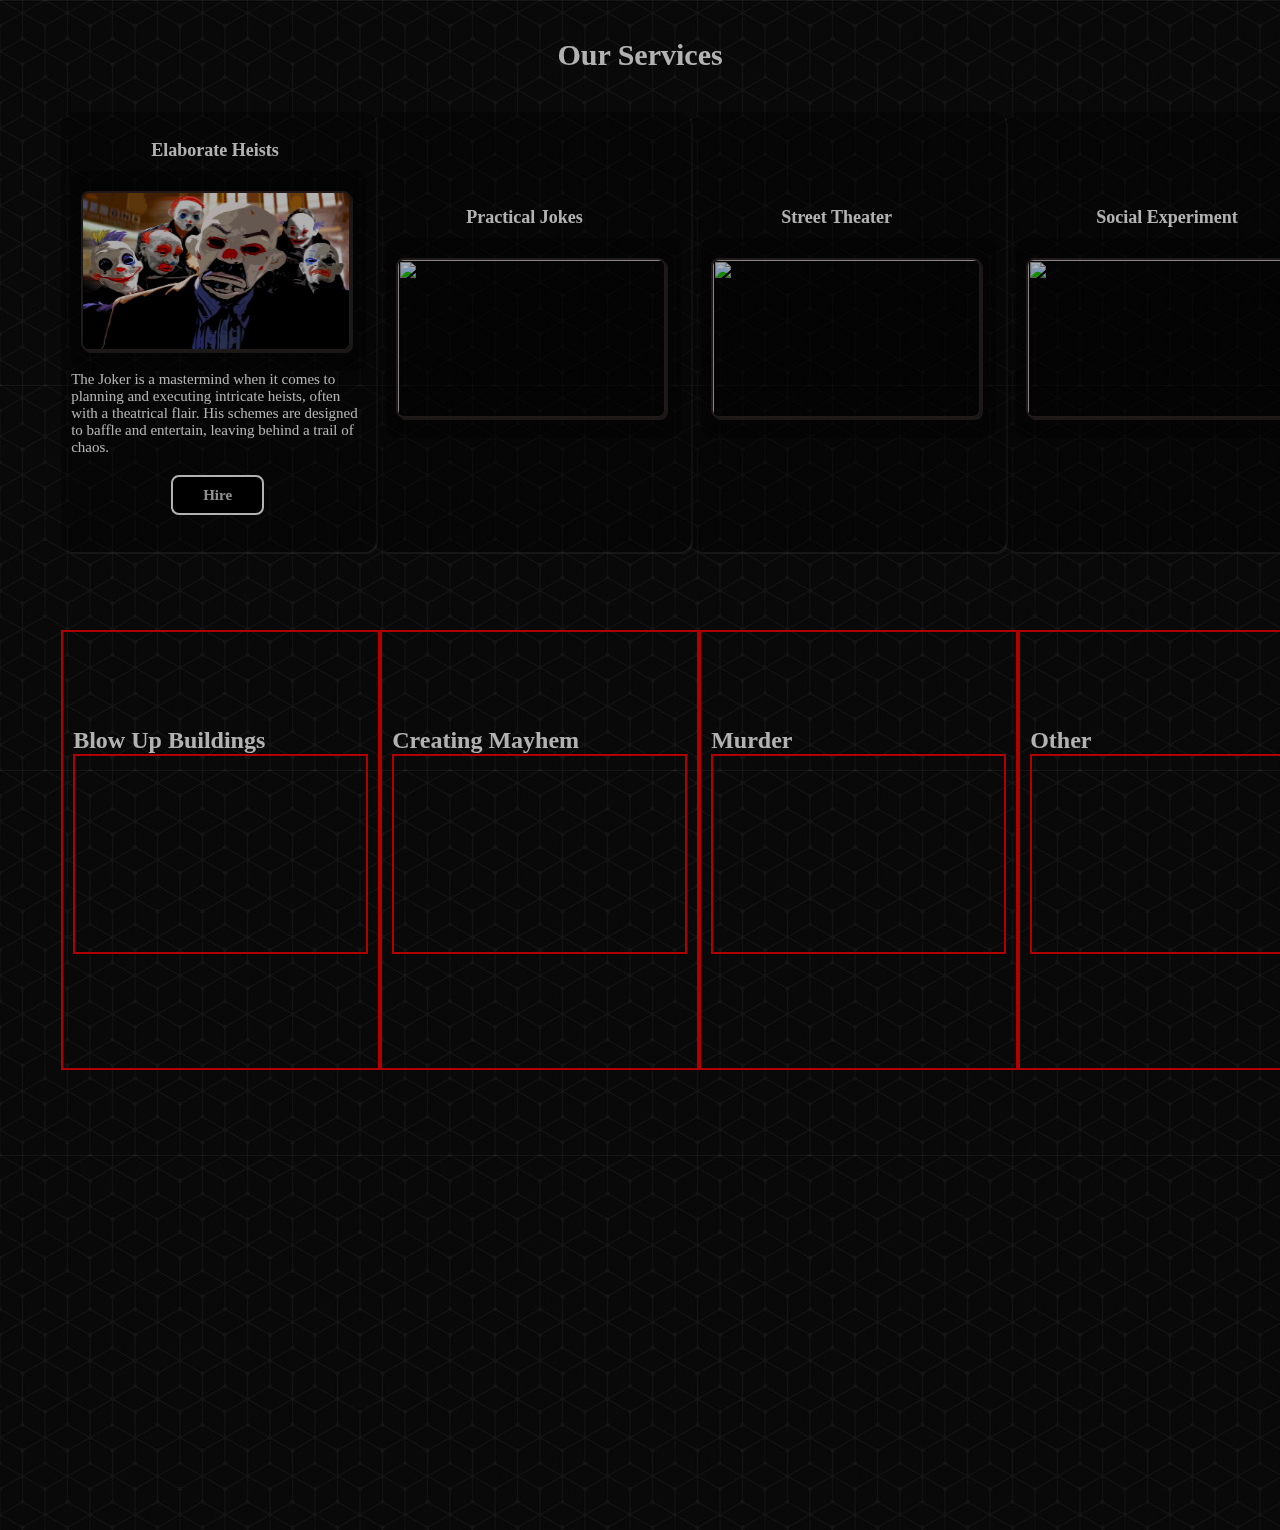
==== services.html @ 2e115092 "Adding all files" ====
<!DOCTYPE html>
<html lang="en">
<head>
    <meta charset="UTF-8">
    <meta name="viewport" content="width=device-width, initial-scale=1.0">
    <title>Services</title>
    <link rel="stylesheet" href="Services.css">
</head>
<body>
    <div class="container">
        <div class="heading">
            <h2>Our Services</h2>
        </div>

        <div class="cards1-4">
            <div class="cards1">
                <h2>Elaborate Heists</h2>
                <div class="img">
                    <img src="images/Heist.jpg" alt="">
                </div>
                <p class="writingp">The Joker is a mastermind when it comes to planning and executing intricate heists, often with a theatrical flair. His schemes are designed to baffle and entertain, leaving behind a trail of chaos.</p>
                <a href="Hire.html">Hire</a>
                
            </div>

            <div class="cards2">
                <h2>Practical Jokes</h2>
                <div class="img">
                    <img src="" alt="">
                </div>
            </div>

            <div class="cards3">
                <h2>Street Theater</h2>
                <div class="img">
                    <img src="" alt="">
                </div>
            </div>

            <div class="cards4">
                <h2>Social Experiment</h2>
                <div class="img">
                    <img src="" alt="">
                </div>
            </div>
        </div>
        <br>

        <div class="cards5-8">
            <div class="cards5">
                <h2>Blow Up Buildings</h2>
                <div class="img">

                </div>
            </div>

            <div class="cards6">
                <h2>Creating Mayhem</h2>
                <div class="img">

                </div>
            </div>

            <div class="cards7">
                <h2>Murder</h2>
                <div class="img">

                </div>
            </div>

            <div class="cards8">
                <h2>Other</h2>
                <div class="img">

                </div>
            </div>
        </div>
    </div>
</body>
</html>
---- Services.css ----
@import url(Gothic-Joker.ttf);


@import url(GothicJoker-gxxGP.ttf);

*{
    padding: 0;
    margin: 0;
    box-sizing: border-box;
}

.body{
    background-color: black;
}

.container{
    /* position: relative */
    width: 100%;
    height:170vh ;
    background-image: url(images/106931041-seamless-geometric-pattern-with-cubes-black-geometric-background-vector-illustration-eps10.jpg);
    filter:grayscale(100%);
    filter: brightness(70%);
    filter:blur(100%);
    background-size: normal;
    background-repeat: repeat;
    z-index: 1;
    padding-left: 4%;
    padding-right: 4%;
    padding-top: 3%;
    color: white;
}

.heading{
    display: flex;
    justify-content: center;
    color: white;
    font-size: 20px;
    @font-face {
        font-family: Gothic-Joker;
        src: url();
    }
    margin-bottom: 20px;
}


.cards1-4 div.cards1,.cards2,.cards3,.cards4{
    box-shadow: 2px 2px rgba(81, 81, 81, 0.295);
}

.cards1-4{
    display: flex;
    justify-content: space-between;
    padding: 20px 10px 40px 10px;
    
}
.cards1-4 div{
    display: block;
    justify-content: space-between;
    padding: 20px 10px 40px 10px;

    width: 320px;
    height: 440px;
    align-content: center;
    border-radius: 12px;
    background-color: rgba(0, 0, 0, 0.349);
}


.cards1-4 h2{
    padding-bottom: 10px;
    padding-left: 80px;
    font-size: 18px;
}

.cards1-4 .img{
    height: 200px;
    width: 295px;
}

.cards1-4 .img img{
    height: 160px;
    width: 270px;
    filter: saturate(200%);
    border: 2px solid rgb(42, 37, 37);
    box-shadow: 2px 2px rgba(57, 53, 53, 0.615);
    border-radius: 8px;
}

.cards1-4 p{
    font-size: 15px;
    margin-bottom: 30px;
    
}

.cards1-4 a{
    font-size: 16px;
    text-decoration: none ;
    padding: 10px 30px;
    margin-left: 100px;
    border-radius: 8px;
    background-color: rgb(0, 0, 0);
    border: 2px solid rgb(255, 255, 255);
    color: rgb(207, 207, 207);
    font-weight: bolder;
    font-size: 15px;

}



.cards5-8{
    display: flex;
    justify-content: space-between;
    padding: 20px 10px 40px 10px;
}



.cards5-8 div{
    display: block;
    justify-content: space-between;
    padding: 20px 10px 40px 10px;
    border: 2px solid red;
    width: 320px;
    height: 440px;
    align-content: center;
}


.cards5-8 p{
    padding-bottom: 10px;
}

.cards5-8 .img{
    height: 200px;
    width: 295px;
}
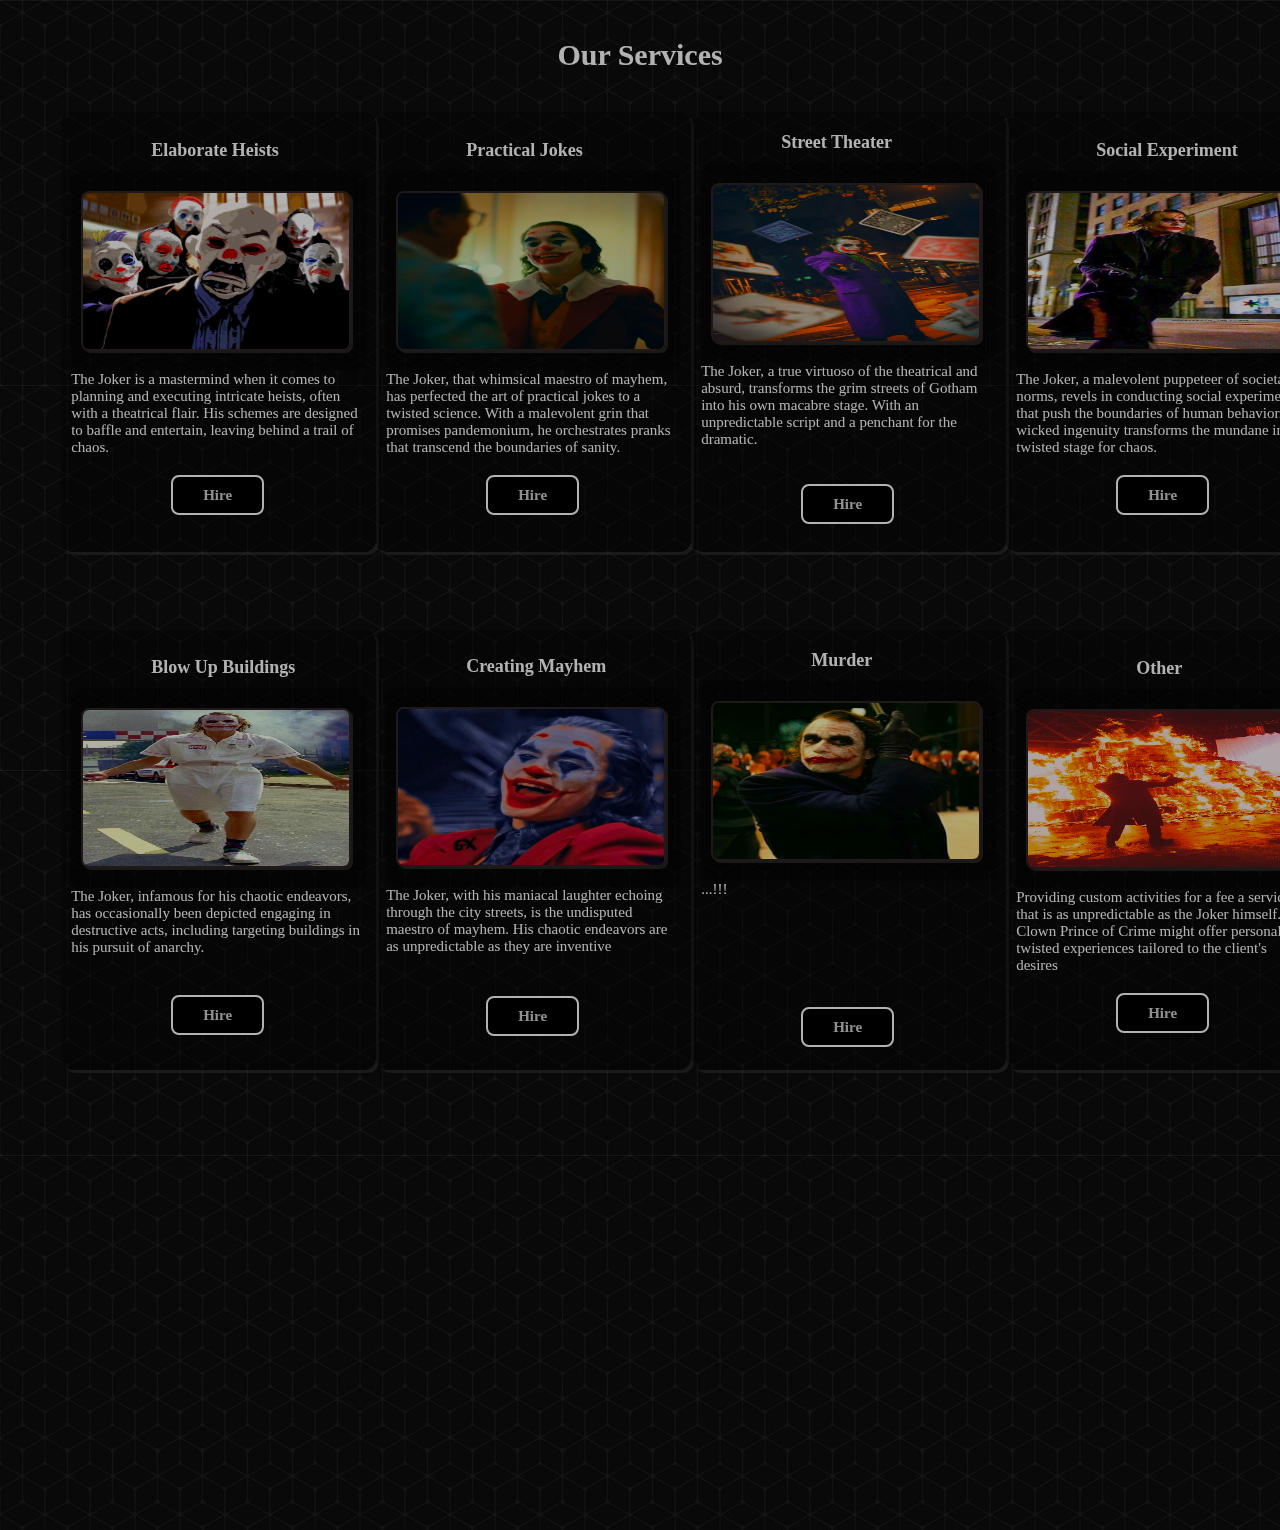
==== commit 282c5893: "Added Images and Completed Services Page" ====
--- a/services.html
+++ b/services.html
@@ -18,30 +18,36 @@
                 <div class="img">
                     <img src="images/Heist.jpg" alt="">
                 </div>
-                <p class="writingp">The Joker is a mastermind when it comes to planning and executing intricate heists, often with a theatrical flair. His schemes are designed to baffle and entertain, leaving behind a trail of chaos.</p>
-                <a href="Hire.html">Hire</a>
+                <p class="writingp1">The Joker is a mastermind when it comes to planning and executing intricate heists, often with a theatrical flair. His schemes are designed to baffle and entertain, leaving behind a trail of chaos.</p>
+                <a  href="Hire.html">Hire</a>
                 
             </div>
 
             <div class="cards2">
                 <h2>Practical Jokes</h2>
                 <div class="img">
-                    <img src="" alt="">
+                    <img src="images/7496084281db41fd48b258c83f16cd70.jpg" alt="">
                 </div>
+                <p class="writingp2">The Joker, that whimsical maestro of mayhem, has perfected the art of practical jokes to a twisted science. With a malevolent grin that promises pandemonium, he orchestrates pranks that transcend the boundaries of sanity.</p>
+                <a  href="">Hire</a>
             </div>
 
             <div class="cards3">
                 <h2>Street Theater</h2>
                 <div class="img">
-                    <img src="" alt="">
+                    <img src="images/28d394d3eb49f5c5456e3bfce7e64a04.jpg" alt="">
                 </div>
+                <p class="writingp3">The Joker, a true virtuoso of the theatrical and absurd, transforms the grim streets of Gotham into his own macabre stage. With an unpredictable script and a penchant for the dramatic.</p>
+                <a  href="">Hire</a>
             </div>
 
             <div class="cards4">
                 <h2>Social Experiment</h2>
                 <div class="img">
-                    <img src="" alt="">
+                    <img src="images/30af7cb8a2fad129c1186914b7f05f71.jpg" alt="">
                 </div>
+                <p class="writing4">The Joker, a malevolent puppeteer of societal norms, revels in conducting social experiments that push the boundaries of human behavior. His wicked ingenuity transforms the mundane into a twisted stage for chaos.</p>
+                <a href="">Hire</a>
             </div>
         </div>
         <br>
@@ -50,29 +56,37 @@
             <div class="cards5">
                 <h2>Blow Up Buildings</h2>
                 <div class="img">
-
+                    <img src="images/ea031b20bbbf79178cae96bb62d04fec.jpg" alt="">
                 </div>
+                <p class="writing5">The Joker, infamous for his chaotic endeavors, has occasionally been depicted engaging in destructive acts, including targeting buildings in his pursuit of anarchy. </p>
+                <a href="">Hire</a>
             </div>
 
             <div class="cards6">
                 <h2>Creating Mayhem</h2>
                 <div class="img">
-
+                    <img src="images/bc8e1454f009abc19072abad4f2d479c.jpg" alt="">
                 </div>
+                <p class="writing6">The Joker, with his maniacal laughter echoing through the city streets, is the undisputed maestro of mayhem. His chaotic endeavors are as unpredictable as they are inventive</p>
+                <a href="">Hire</a>
             </div>
 
             <div class="cards7">
                 <h2>Murder</h2>
                 <div class="img">
-
+                    <img src="images/5040a211b8af6344517af433c6d8fbb8.jpg" alt="">
                 </div>
+                <p class="writing7">...!!!</p>  
+                <a href="">Hire</a>
             </div>
 
             <div class="cards8">
                 <h2>Other</h2>
                 <div class="img">
-
+                    <img src="images/c65b677a7d6c46f85c18321ce7841313.jpg" alt="">
                 </div>
+                <p class="writing8"> Providing custom activities for a fee a service that is as unpredictable as the Joker himself.  the Clown Prince of Crime might offer personalized, twisted experiences tailored to the client's desires</p>
+                <a href="">Hire</a>
             </div>
         </div>
     </div>
--- a/Services.css
+++ b/Services.css
@@ -44,8 +44,9 @@
 
 
 .cards1-4 div.cards1,.cards2,.cards3,.cards4{
-    box-shadow: 2px 2px rgba(81, 81, 81, 0.295);
-}
+    box-shadow: 3px 3px rgba(96, 95, 95, 0.295);
+}
+
 
 .cards1-4{
     display: flex;
@@ -108,30 +109,124 @@
 
 
 
+
+.writingp1{
+    font-size: 15px;
+    margin-bottom: 30px;
+        
+}
+.writingp2{
+    font-size: 15px;
+    margin-bottom: 30px;
+        
+}
+.writingp3{
+    font-size: 15px;
+
+    padding-bottom: 17px;
+}
+
+
+
+.cards5-8 div.cards5,.cards6,.cards7,.cards8{
+    box-shadow: 3px 3px rgba(96, 95, 95, 0.295);
+}
+
 .cards5-8{
     display: flex;
     justify-content: space-between;
     padding: 20px 10px 40px 10px;
-}
-
-
-
+    
+}
 .cards5-8 div{
     display: block;
     justify-content: space-between;
     padding: 20px 10px 40px 10px;
-    border: 2px solid red;
+
     width: 320px;
     height: 440px;
     align-content: center;
-}
-
-
-.cards5-8 p{
+    border-radius: 12px;
+    background-color: rgba(0, 0, 0, 0.349);
+}
+
+
+.cards5-8 h2{
     padding-bottom: 10px;
+    padding-left: 80px;
+    font-size: 18px;
 }
 
 .cards5-8 .img{
     height: 200px;
     width: 295px;
+}
+
+.cards5-8 .img img{
+    height: 160px;
+    width: 270px;
+    filter: saturate(200%);
+    border: 2px solid rgb(42, 37, 37);
+    box-shadow: 2px 2px rgba(57, 53, 53, 0.615);
+    border-radius: 8px;
+}
+
+.cards5-8 p{
+    font-size: 15px;
+    margin-bottom: 30px;
+    
+}
+
+.cards5-8 a{
+    font-size: 16px;
+    text-decoration: none ;
+    padding: 10px 30px;
+    margin-left: 100px;
+    border-radius: 8px;
+    background-color: rgb(0, 0, 0);
+    border: 2px solid rgb(255, 255, 255);
+    color: rgb(207, 207, 207);
+    font-weight: bolder;
+    font-size: 15px;
+
+}
+
+.cards7 h2{
+    padding-bottom: 10px;
+    padding-left: 110px;
+    font-size: 18px;
+
+}
+
+.cards8 h2{
+    padding-bottom: 10px ;
+    padding-left: 120px;
+}
+
+.writing5{
+
+    font-size: 15px;
+    padding-bottom: 20px;
+
+}
+.writing6{
+
+    font-size: 15px;
+    padding-bottom: 22px;
+
+}
+.writing7{
+
+    font-size: 15px;
+    padding-bottom: 90px;
+
+}
+
+.cards1-4 a:hover{
+    border: 2px solid red;
+
+}
+.cards5-8 a:hover{
+    border: 2px solid red;
+
 }